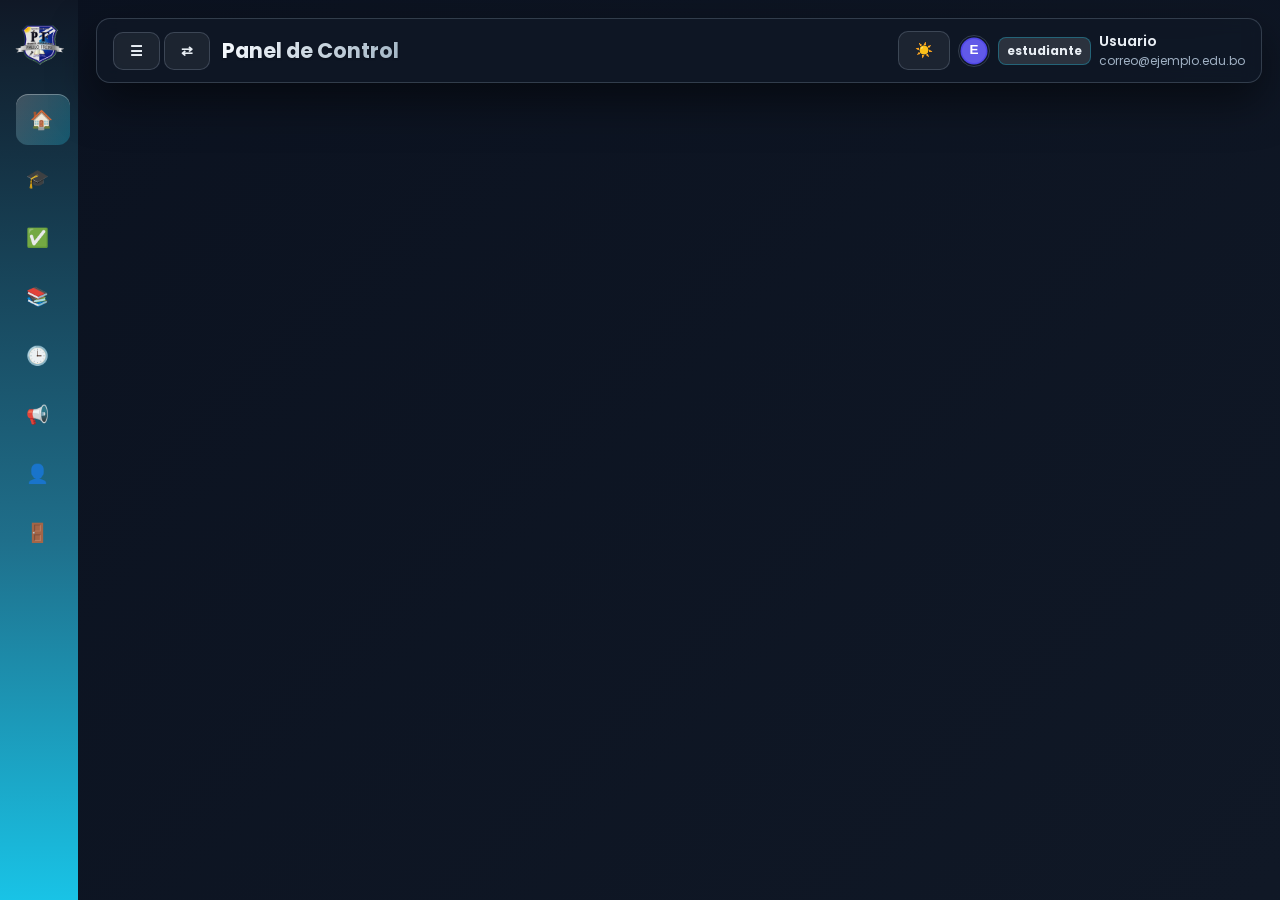
==== docs/dashboard.html @ ab54703c "feat: versión inicial para GitHub con demo estática en /docs" ====
<!doctype html>
<html lang="es">
<head>
    <meta charset="utf-8">
    <meta name="viewport" content="width=device-width, initial-scale=1">
    <title>Panel | U.E. Paulo Freire</title>
    <link rel="preconnect" href="https://fonts.googleapis.com">
    <link rel="preconnect" href="https://fonts.gstatic.com" crossorigin>
    <link href="https://fonts.googleapis.com/css2?family=Poppins:wght@400;500;600;700;800&display=swap" rel="stylesheet">
    <link rel="stylesheet" href="assets/css/app.css">
    <link rel="stylesheet" href="assets/css/pages.css">
    <style>
        .cards { display: grid; grid-template-columns: repeat(auto-fit, minmax(150px, 1fr)); gap: 14px; margin: 16px 0; }
        .stat-card { padding: 18px; border-radius: 14px; border: 1px solid var(--line); background: rgba(255,255,255,.04); text-align: center; }
        .stat-card h3 { margin: 0 0 8px; font-size: 0.9rem; color: var(--muted); text-transform: uppercase; letter-spacing: .06em; }
        .stat-card .count { font-size: 2rem; font-weight: 800; display: block; }
        .btn-accent { background: linear-gradient(120deg, var(--turquoise), var(--primary)); border: none; color: #0b1220; font-weight: 700; padding: 10px 16px; border-radius: 10px; cursor: pointer; text-decoration: none; display: inline-block; }
        .btn-accent:hover { filter: brightness(1.08); }
        .table-responsive { overflow-x: auto; border-radius: 12px; border: 1px solid var(--line); }
        table.table { width: 100%; border-collapse: collapse; font-size: 0.9rem; }
        table.table th { background: rgba(255,255,255,.04); text-align: left; padding: 10px 12px; color: var(--muted); font-weight: 600; font-size: 0.8rem; text-transform: uppercase; }
        table.table td { padding: 10px 12px; border-bottom: 1px solid var(--line); }
        table.table tr:last-child td { border-bottom: none; }
        .empty { text-align: center; color: var(--muted); padding: 30px; border-radius: 14px; border: 1px dashed var(--line); }
    </style>
</head>
<body class="theme-dark palette-metal">
    <div class="layout">
        <aside class="sidebar" id="sidebar">
            <div class="brand">
                <img src="assets/img/escudo.png" alt="Logo U.E. Paulo Freire" class="brand-logo">
                <span class="brand-text metal-text label">U.E. Paulo Freire</span>
            </div>
            <nav class="menu">
                <a class="menu-link active" href="#" title="Panel"><span class="ico">🏠</span><span class="label">Panel</span></a>
                <a class="menu-link" href="#" title="Estudiantes"><span class="ico">🎓</span><span class="label">Estudiantes</span></a>
                <a class="menu-link" href="#" title="Asistencia"><span class="ico">✅</span><span class="label">Asistencia</span></a>
                <a class="menu-link" href="#" title="Calificaciones"><span class="ico">📚</span><span class="label">Calificaciones</span></a>
                <a class="menu-link" href="#" title="Horario"><span class="ico">🕒</span><span class="label">Horario</span></a>
                <a class="menu-link" href="#" title="Comunicados"><span class="ico">📢</span><span class="label">Comunicados</span></a>
                <a class="menu-link" href="#" title="Perfil"><span class="ico">👤</span><span class="label">Perfil</span></a>
                <a class="menu-link" href="#" title="Cerrar sesión" id="logoutBtn"><span class="ico">🚪</span><span class="label">Salir</span></a>
            </nav>
        </aside>

        <div class="main">
            <header class="topbar">
                <div class="topbar-controls">
                    <button id="menuToggle" class="btn icon-btn" aria-label="Menu">☰</button>
                    <button id="sideToggle" class="btn icon-btn" aria-label="Expandir">⇄</button>
                </div>
                <h1 class="metal-text" style="margin-right: 15px;">Panel de Control</h1>
                <div class="topbar-user" style="display: flex; gap: 8px; align-items: center;">
                    <button id="themeToggle" class="btn icon-btn" title="Cambiar Tema">☀️</button>
                    <img id="userAvatar" src="assets/img/avatars/avatar-estudiante.svg" alt="Avatar" class="topbar-avatar" style="width:32px;height:32px;border-radius:50%;">
                    <span class="badge badge-accent" id="userRole" style="font-size:0.75rem;padding:4px 8px;border-radius:8px;background:rgba(255,255,255,.12);color:var(--text);">estudiante</span>
                    <div style="display:flex;flex-direction:column;justify-content:center;">
                        <div id="userName" style="font-weight:600;font-size:0.9rem;white-space:nowrap;overflow:hidden;text-overflow:ellipsis;">Usuario</div>
                        <div id="userEmail" style="font-size:0.75rem;color:var(--muted);white-space:nowrap;overflow:hidden;text-overflow:ellipsis;">correo@ejemplo.edu.bo</div>
                    </div>
                </div>
            </header>

            <main class="content">
                <div id="dashboardContent">
                    <!-- Contenido renderizado por JS -->
                </div>
            </main>
        </div>
    </div>

    <script src="assets/js/app.js"></script>
    <script src="assets/js/mock-data.js"></script>
    <script src="assets/js/pages.js"></script>
</body>
</html>
---- docs/assets/css/app.css ----
:root { --metal-strong: linear-gradient(145deg,#ffffff 0%,#9fb0c3 22%,#e8eef4 40%,#5c7186 62%,#cfd8e3 100%); --metal-edge: linear-gradient(120deg,rgba(255,255,255,.95),rgba(159,176,195,.35) 40%,rgba(255,255,255,.8) 70%,rgba(159,176,195,.5)); }
/* ==========================================================================
   PALETAS DE COLOR POR ROL v2 (Armonía Fría)
   ========================================================================== */
/* 1. ADMIN / SECRETARÍA (Metal - Autoridad y Estructura) */
body.theme-dark.palette-metal { 
    --primary: #19c3e6; --primary-2: #1f6f8b; --turquoise: #2ad4c0; --accent: #ffb703; --accent-2: #b87333; 
}
body.theme-light.palette-metal { 
    --primary: #0e8ba8; --primary-2: #144d61; --turquoise: #12a390; --accent: #b87333; --accent-2: #d9a441; 
}
/* 2. DOCENTE (Aurora Boreal - Sabiduría y Calma) */
body.theme-dark.palette-aurora { 
    --primary: #2dd4bf; --primary-2: #115e59; --turquoise: #a78bfa; --accent: #5eead4; --accent-2: #475569; 
}
body.theme-light.palette-aurora { 
    --primary: #0f766e; --primary-2: #134e4a; --turquoise: #8b5cf6; --accent: #14b8a6; --accent-2: #64748b; 
}
/* 3. PADRE DE FAMILIA (Niebla y Acero - Confianza y Observación) */
body.theme-dark.palette-mist { 
    --primary: #94a3b8; --primary-2: #334155; --turquoise: #e0f2fe; --accent: #7dd3fc; --accent-2: #475569; 
}
body.theme-light.palette-mist { 
    --primary: #475569; --primary-2: #1e293b; --turquoise: #bae6fd; --accent: #0284c7; --accent-2: #64748b; 
}
/* 4. ESTUDIANTE (Glacier - Juventud y Enfoque) */
body.theme-dark.palette-glacier { 
    --primary: #818cf8; --primary-2: #312e81; --turquoise: #5eead4; --accent: #67e8f9; --accent-2: #94a3b8; 
}
body.theme-light.palette-glacier { 
    --primary: #6366f1; --primary-2: #4338ca; --turquoise: #14b8a6; --accent: #22d3ee; --accent-2: #67e8f9; 
}
body.theme-dark { --bg1:#0b1220; --bg2:#101826; --bg3:#0e2a38; --surface:rgba(16,24,38,.72); --surface-2:rgba(23,35,59,.6); --text:#e8eef4; --muted:#9fb0c3; --line:rgba(159,176,195,.25); --glow:0 0 22px rgba(25,195,230,.3); --shadow:0 18px 44px rgba(0,0,0,.5); }
body.theme-light { --bg1:#eef5fb; --bg2:#f8fbff; --bg3:#dff0f7; --surface:rgba(255,255,255,.9); --surface-2:rgba(248,251,255,.85); --text:#17233b; --muted:#5d6b84; --line:rgba(93,107,132,.25); --glow:0 0 16px rgba(14,139,168,.22); --shadow:0 14px 34px rgba(20,40,70,.16); }
* { box-sizing: border-box; }
body { margin:0; font-family:'Poppins','Segoe UI',Arial,sans-serif; color:var(--text); background:linear-gradient(135deg,var(--bg1),var(--bg2) 45%,var(--bg3)); background-size:220% 220%; animation:bgShift 18s ease-in-out infinite alternate; }
@keyframes bgShift { from{background-position:0% 0%} to{background-position:100% 100%} }
.metal-text { background:linear-gradient(120deg,#f8fbff 0%,#8fa6b8 18%,#ffffff 36%,var(--primary) 55%,var(--accent) 75%,#f8fbff 100%); background-size:200% auto; -webkit-background-clip:text; background-clip:text; color:transparent; animation:shine 6s linear infinite; filter:drop-shadow(0 1px 1px rgba(0,0,0,.35)); }
body.theme-light .metal-text { filter:none; }
@keyframes shine { to{background-position:200% center} }
.login-bg { position: fixed; inset: 0; z-index: -1; background: url('../img/colegio.png') center/cover no-repeat; filter: blur(10px) brightness(0.55); transform: scale(1.1); }
.bg-scene { position:fixed; inset:0; overflow:hidden; z-index:0; pointer-events:none; display:none; }
.shell-wrap { position:relative; z-index:1; min-height:100vh; display:grid; place-items:center; padding:26px 14px; }
.shell { display:grid; grid-template-columns:1.05fr 1fr; width:min(1020px, 96vw); max-width:900px; background:var(--surface); border-radius:22px; overflow:hidden; position:relative; box-shadow:var(--shadow); backdrop-filter:blur(14px); border:1px solid var(--line); transform-style:preserve-3d; will-change:transform; }
.shell-wide { grid-template-columns:.9fr 1.1fr; }
.shell-left { position:relative; padding:30px; color:#eaf6fb; display:flex; flex-direction:column; gap:10px; overflow:hidden; background:linear-gradient(160deg,var(--bg2),var(--primary-2) 60%,var(--primary)); background-size:200% 200%; animation:bgShift 12s ease-in-out infinite alternate; }
.shell-left h1 { font-size:1.5rem; margin:0; }
.brand-row { display:flex; align-items:center; gap:12px; }
.brand-logo-login { width:96px; height:96px; display:block; object-fit:contain; }
.brand-badge { width:52px; height:52px; border-radius:14px; display:grid; place-items:center; font-weight:800; font-size:1.15rem; color:#0b1220; background:linear-gradient(145deg,#e8eef4 0%,var(--primary) 45%,var(--primary-2) 100%); box-shadow:inset 0 1px 0 rgba(255,255,255,.8),0 8px 18px rgba(0,0,0,.4); }
.logo-pulse { animation:pulseGlow 2.6s ease-in-out infinite; }
@keyframes pulseGlow { 0%,100%{box-shadow:inset 0 1px 0 rgba(255,255,255,.8),0 0 0 0 rgba(25,195,230,.55)} 50%{box-shadow:inset 0 1px 0 rgba(255,255,255,.8),0 0 28px 7px rgba(25,195,230,.4)} }
.typewriter { min-height:1.4em; color:rgba(234,246,251,.9); }
.typewriter::after { content:'|'; animation:blink 1s step-end infinite; }
@keyframes blink { 50%{opacity:0} }
.illus { color:#bfe9f5; margin:6px auto 0; width:min(300px, 80%); animation:floaty 5s ease-in-out infinite; }
@keyframes floaty { 0%,100%{transform:translateY(0)} 50%{transform:translateY(-10px)} }
.svg-school { width:100%; height:auto; }
.photo-slot { height:110px; border-radius:14px; border:1px solid rgba(255,255,255,.4); background:url('../img/colegio.png') center/cover no-repeat, repeating-linear-gradient(45deg,rgba(255,255,255,.08) 0 12px,transparent 12px 24px), linear-gradient(145deg,rgba(255,255,255,.12),rgba(255,255,255,.03)); }
.photo-cap { color:rgba(234,246,251,.7); font-size:.85rem; }
.wave { position:absolute; bottom:-2px; left:0; width:200%; color:rgba(11,18,32,.5); animation:waveMove 9s linear infinite; }
@keyframes waveMove { from{transform:translateX(0)} to{transform:translateX(-50%)} }
.shell-right { padding:30px; display:flex; flex-direction:column; gap:12px; }
.shell-sub { color:var(--muted); margin:0; }
.public-top-mini { display:flex; justify-content:space-between; align-items:center; gap:10px; }
.layout { display:grid; grid-template-columns:auto 1fr; min-height:100vh; }
.sidebar { width:78px; overflow:hidden; transition:width .25s ease; position:sticky; top:0; height:100vh; padding:16px 12px; background:linear-gradient(180deg,var(--bg2),var(--primary-2) 60%,var(--primary)); }
.sidebar:hover, .sidebar.expanded { width:250px; }
.brand { display:flex; align-items:center; gap:10px; margin-bottom:22px; white-space:nowrap; }
.brand-text { font-weight:700; }
.brand-logo { width:56px; height:56px; display:block; object-fit:contain; }
.label { opacity:0; transition:opacity .2s; }
.sidebar:hover .label, .sidebar.expanded .label { opacity:1; }
.menu { display:flex; flex-direction:column; gap:8px; }
.menu-link { display:flex; align-items:center; gap:12px; color:rgba(234,246,251,.92); text-decoration:none; padding:12px; border-radius:12px; white-space:nowrap; transition:.2s; }
.menu-link:hover, .menu-link.active { background:linear-gradient(120deg,rgba(255,255,255,.2),rgba(25,195,230,.28)); transform:translateX(4px); box-shadow:inset 0 1px 0 rgba(255,255,255,.3); }
.ico { font-size:1.15rem; min-width:26px; text-align:center; }
.main { padding:18px; min-width:0; }
.topbar { display:flex; align-items:center; gap:12px; margin-bottom:14px; padding:12px 16px; background:var(--surface); border:1px solid var(--line); border-radius:14px; box-shadow:var(--shadow); backdrop-filter:blur(8px); }
.topbar h1 { margin:0; font-size:1.3rem; flex:1; min-width:0; }
.topbar-user { display:flex; align-items:center; gap:8px; }
.topbar-avatar { width:36px; height:36px; border-radius:50%; object-fit:cover; border:2px solid var(--primary); }
.badge { display:inline-block; padding:7px 10px; border-radius:999px; background:var(--surface-2); border:1px solid var(--line); font-size:.85rem; }
.badge-accent { background:linear-gradient(145deg,#e8eef4,var(--primary) 60%,var(--primary-2)); color:#0b1220; font-weight:700; }
.content { display:grid; gap:18px; }
.card { background:var(--surface); border:1px solid var(--line); border-radius:16px; padding:18px; box-shadow:var(--shadow); backdrop-filter:blur(8px); }
.section-head { display:flex; justify-content:space-between; align-items:center; gap:12px; margin-bottom:12px; }
.cards { display:grid; grid-template-columns:repeat(auto-fit,minmax(210px,1fr)); gap:16px; }
.stat-card { position:relative; overflow:hidden; animation:fadeUp .35s ease both; }
.stat-card::before { content:''; position:absolute; top:0; left:0; right:0; height:5px; background:linear-gradient(145deg,#e8eef4,var(--primary) 60%,var(--primary-2)); }
.stat-card h3 { margin:4px 0 8px; color:var(--muted); font-size:.92rem; }
.count { font-size:2rem; font-weight:800; color:var(--text); }
.btn { display:inline-block; padding:10px 18px; border-radius:8px; border:none; cursor:pointer; font-weight:600; text-decoration:none; }
.btn-metal { background:var(--primary); color:#0b1220; }
.btn-accent { background:var(--accent); color:#0b1220; }
.btn-danger { background:#d62828; color:#fff; }
.btn small { font-size:.85rem; }
.table-responsive { overflow-x:auto; }
.table { width:100%; border-collapse:collapse; font-size:14px; }
.table th, .table td { border:1px solid var(--line); padding:8px 10px; text-align:left; }
.table th { background:var(--surface-2); color:var(--muted); }
.form-grid { display:grid; grid-template-columns:repeat(auto-fit,minmax(200px,1fr)); gap:12px; }
.field { display:flex; flex-direction:column; gap:6px; }
.field span { font-size:.85rem; color:var(--muted); }
.input { padding:10px 14px; border:1px solid var(--line); border-radius:8px; background:var(--surface-2); color:var(--text); }
.input::placeholder { color:var(--muted); }
label.field { display:flex; flex-direction:column; gap:6px; }
label.field span { font-size:.85rem; color:var(--muted); }
.form-actions { display:flex; gap:10px; margin-top:16px; }
.alert { padding:12px 16px; border-radius:8px; margin-bottom:12px; font-size:.95rem; }
.alert-error { background:rgba(214,40,40,.15); color:#d62828; border:1px solid rgba(214,40,40,.3); }
.alert-success { background:rgba(40,167,69,.15); color:#28a745; border:1px solid rgba(40,167,69,.3); }
.pw-field { position:relative; }
.pw-toggle { position:absolute; right:12px; top:50%; transform:translateY(-50%); background:none; border:none; cursor:pointer; font-size:1.2rem; }
.spinner { display:none; width:16px; height:16px; border:2px solid rgba(0,0,0,.25); border-top-color:var(--primary); border-radius:50%; animation:spin 1s linear infinite; }
@keyframes spin { to{transform:rotate(360deg)} }
.auth-alt { margin-top:16px; text-align:center; font-size:.9rem; }
.auth-alt a { color:var(--primary); text-decoration:none; }
.auth-alt a:hover { text-decoration:underline; }
.public-footer { margin-top:30px; text-align:center; color:var(--muted); font-size:.85rem; }
---- docs/assets/css/pages.css ----
/* U.E. Paulo Freire — Clases complementarias para versión estática GitHub Pages */
.hidden { display: none !important; }

.icon-btn {
    background: none;
    border: none;
    color: var(--muted);
    font-size: 1.15rem;
    cursor: pointer;
    padding: 6px;
    border-radius: 8px;
}
.icon-btn:hover { color: var(--text); background: rgba(255,255,255,.06); }

.topbar-avatar {
    width: 32px;
    height: 32px;
    border-radius: 50%;
    object-fit: cover;
    border: 1px solid var(--line);
}

.badge {
    display: inline-block;
    padding: 2px 8px;
    border-radius: 6px;
    font-size: 0.72rem;
    font-weight: 700;
}
.badge-accent {
    background: rgba(25, 195, 230, .18);
    color: var(--primary);
    border: 1px solid rgba(25, 195, 230, .35);
}

.btn {
    display: inline-block;
    padding: 10px 16px;
    border-radius: 10px;
    font-weight: 600;
    font-size: 0.9rem;
    text-decoration: none;
    cursor: pointer;
    border: 1px solid var(--line);
    background: rgba(255,255,255,.06);
    color: var(--text);
}
.btn:hover { filter: brightness(1.08); }

.btn-metal {
    background: linear-gradient(120deg, rgba(255,255,255,.15), rgba(159,176,195,.25));
    border: none;
    color: #e8eef4;
}
.btn-metal:hover { filter: brightness(1.1); }

.btn-accent {
    background: linear-gradient(120deg, var(--turquoise), var(--primary));
    border: none;
    color: #0b1220;
    font-weight: 700;
}
.btn-accent:hover { filter: brightness(1.08); }

.btn-danger {
    background: rgba(255, 80, 80, .15);
    border: 1px solid rgba(255, 80, 80, .35);
    color: #ff6b6b;
    padding: 6px 12px;
    border-radius: 8px;
    font-size: 0.85rem;
    text-decoration: none;
    display: inline-block;
}
.btn-danger:hover { background: rgba(255, 80, 80, .25); }

.small { font-size: 0.85rem; }

.cards {
    display: grid;
    grid-template-columns: repeat(auto-fit, minmax(150px, 1fr));
    gap: 14px;
    margin: 16px 0;
}
.stat-card {
    padding: 18px;
    border-radius: 14px;
    border: 1px solid var(--line);
    background: rgba(255,255,255,.04);
    text-align: center;
}
.stat-card h3 {
    margin: 0 0 8px;
    font-size: 0.9rem;
    color: var(--muted);
    text-transform: uppercase;
    letter-spacing: 0.06em;
}
.stat-card .count {
    font-size: 2rem;
    font-weight: 800;
    display: block;
}

.table-responsive {
    overflow-x: auto;
    border-radius: 12px;
    border: 1px solid var(--line);
}
table.table {
    width: 100%;
    border-collapse: collapse;
    font-size: 0.9rem;
}
table.table th {
    background: rgba(255,255,255,.04);
    text-align: left;
    padding: 10px 12px;
    color: var(--muted);
    font-weight: 600;
    font-size: 0.8rem;
    text-transform: uppercase;
}
table.table td {
    padding: 10px 12px;
    border-bottom: 1px solid var(--line);
}
table.table tr:last-child td { border-bottom: none; }

.empty {
    text-align: center;
    color: var(--muted);
    padding: 30px;
    border-radius: 14px;
    border: 1px dashed var(--line);
}

.reveal { opacity: 0; transform: translateY(12px); transition: opacity .6s ease, transform .6s ease; }
.reveal.visible { opacity: 1; transform: translateY(0); }
.animate-in { animation: fadeInUp .6s ease both; }
@keyframes fadeInUp {
    from { opacity: 0; transform: translateY(18px); }
    to { opacity: 1; transform: translateY(0); }
}

.input {
    width: 100%;
    padding: 10px 12px;
    border-radius: 8px;
    border: 1px solid var(--line);
    background: rgba(255,255,255,.06);
    color: var(--text);
    font-family: inherit;
    font-size: 0.9rem;
}
.input:focus { outline: none; border-color: var(--primary); }
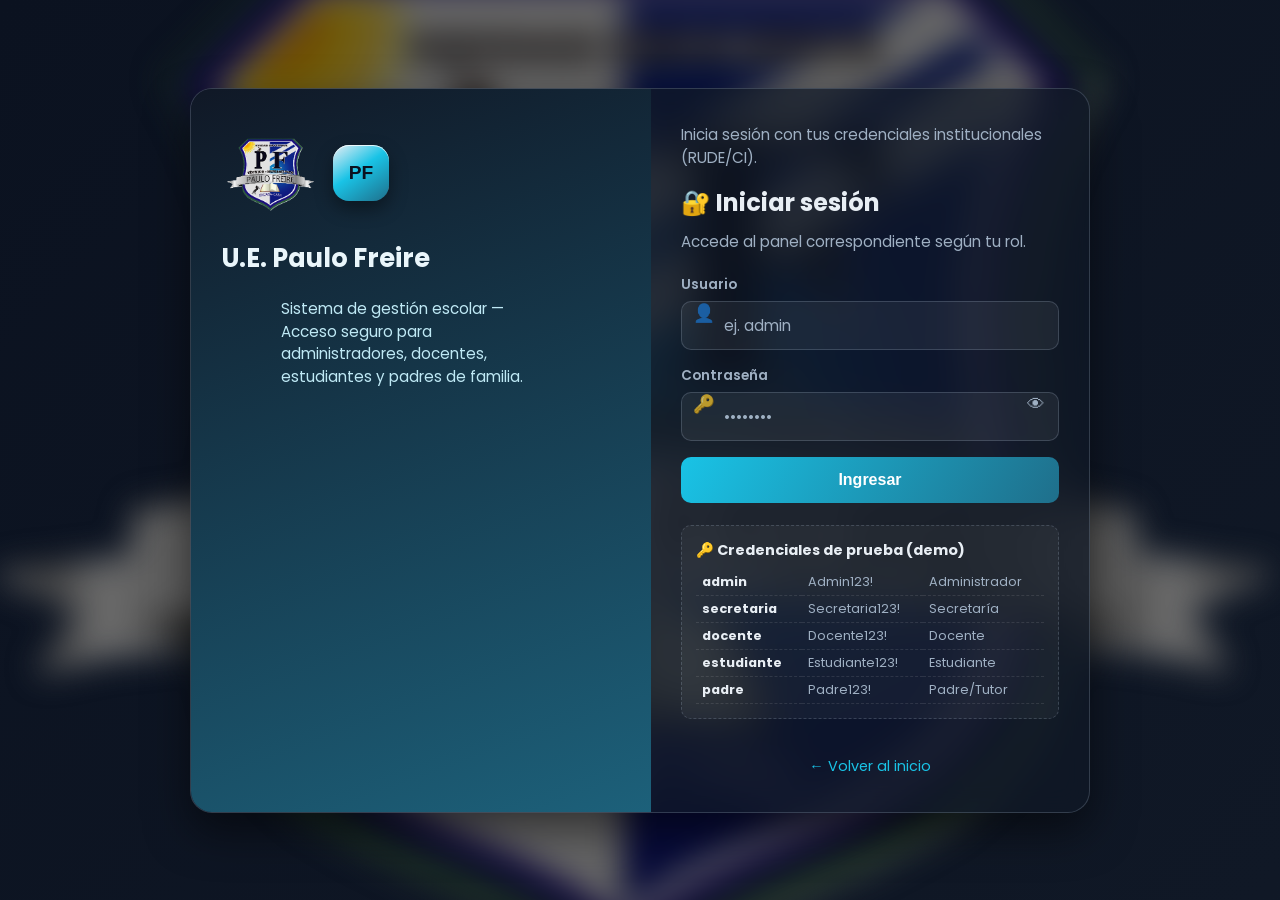
==== commit 14796ddf: "feat: versión estática completa con localStorage como base de datos simulada para GitHub Pages" ====
--- a/docs/dashboard.html
+++ b/docs/dashboard.html
@@ -69,8 +69,8 @@
         </div>
     </div>
 
+    <script src="assets/js/db.js"></script>
+    <script src="assets/js/auth.js"></script>
     <script src="assets/js/app.js"></script>
-    <script src="assets/js/mock-data.js"></script>
-    <script src="assets/js/pages.js"></script>
 </body>
 </html>
